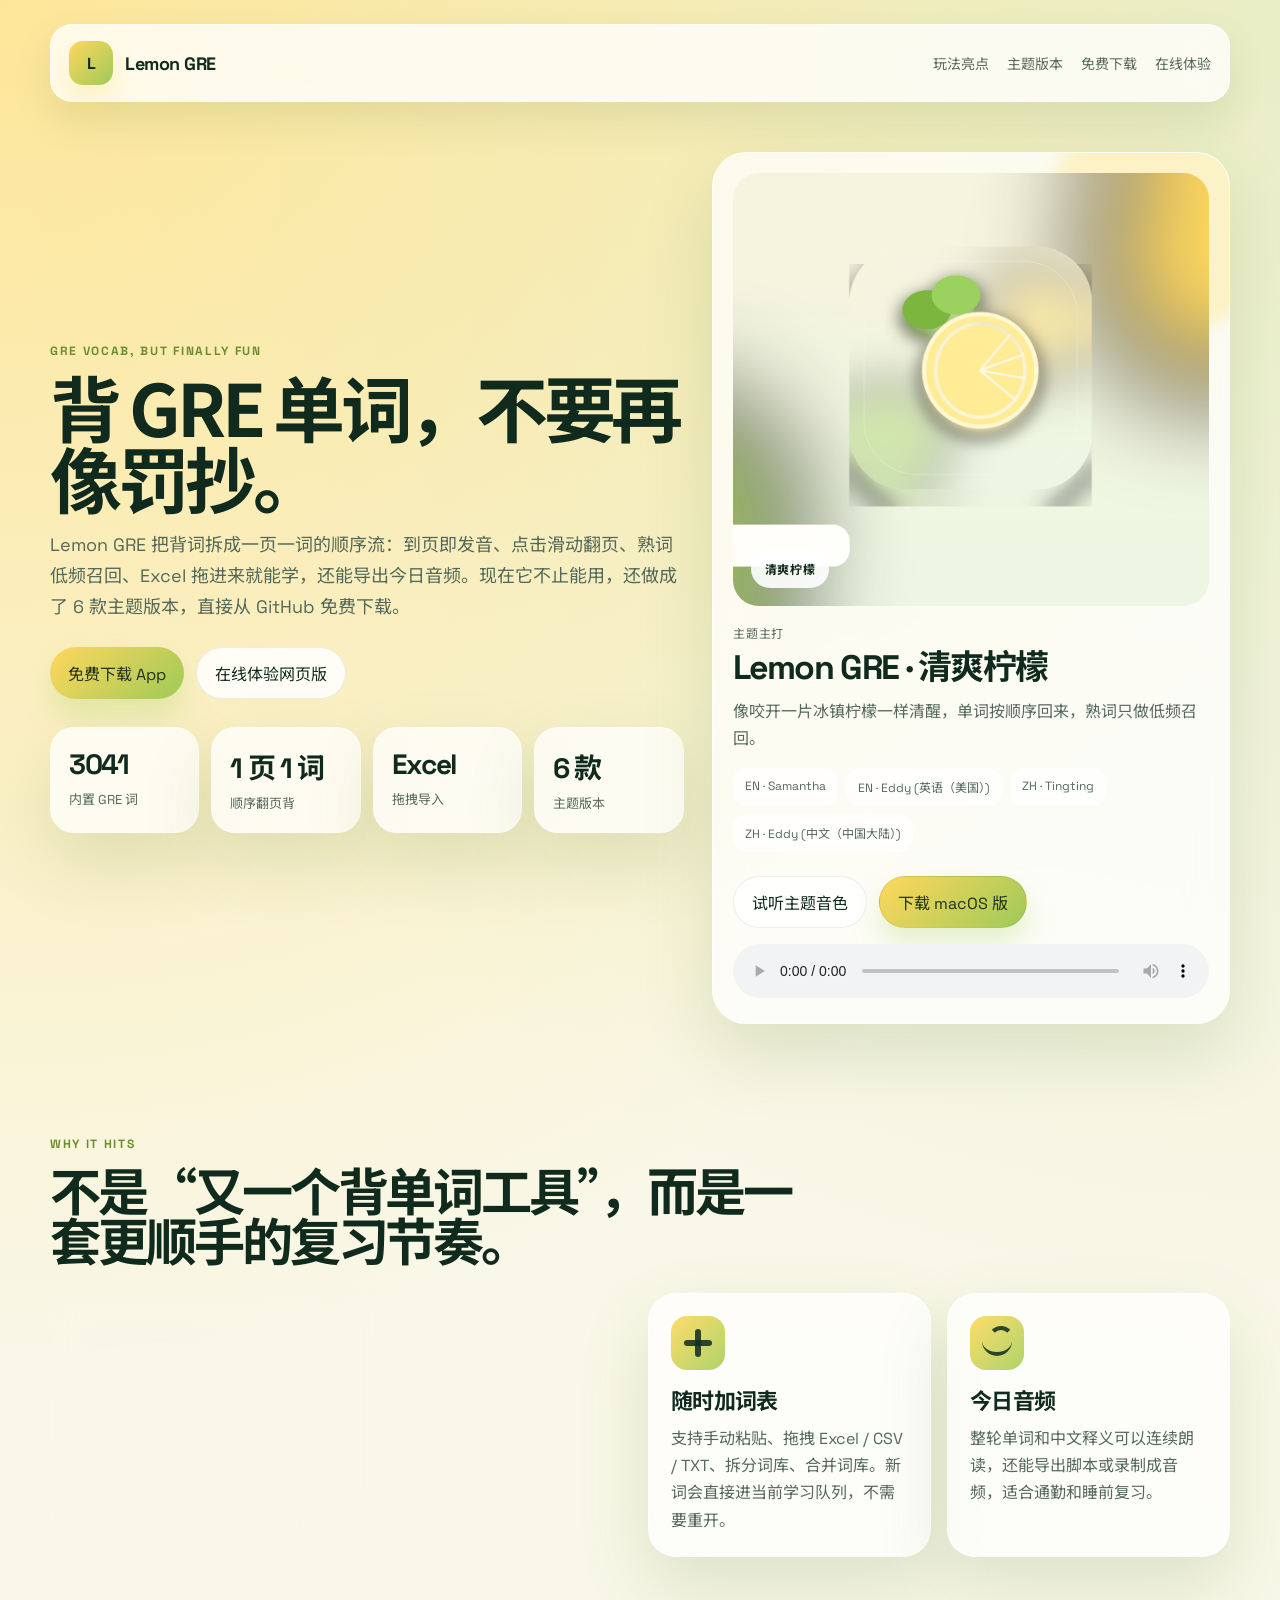
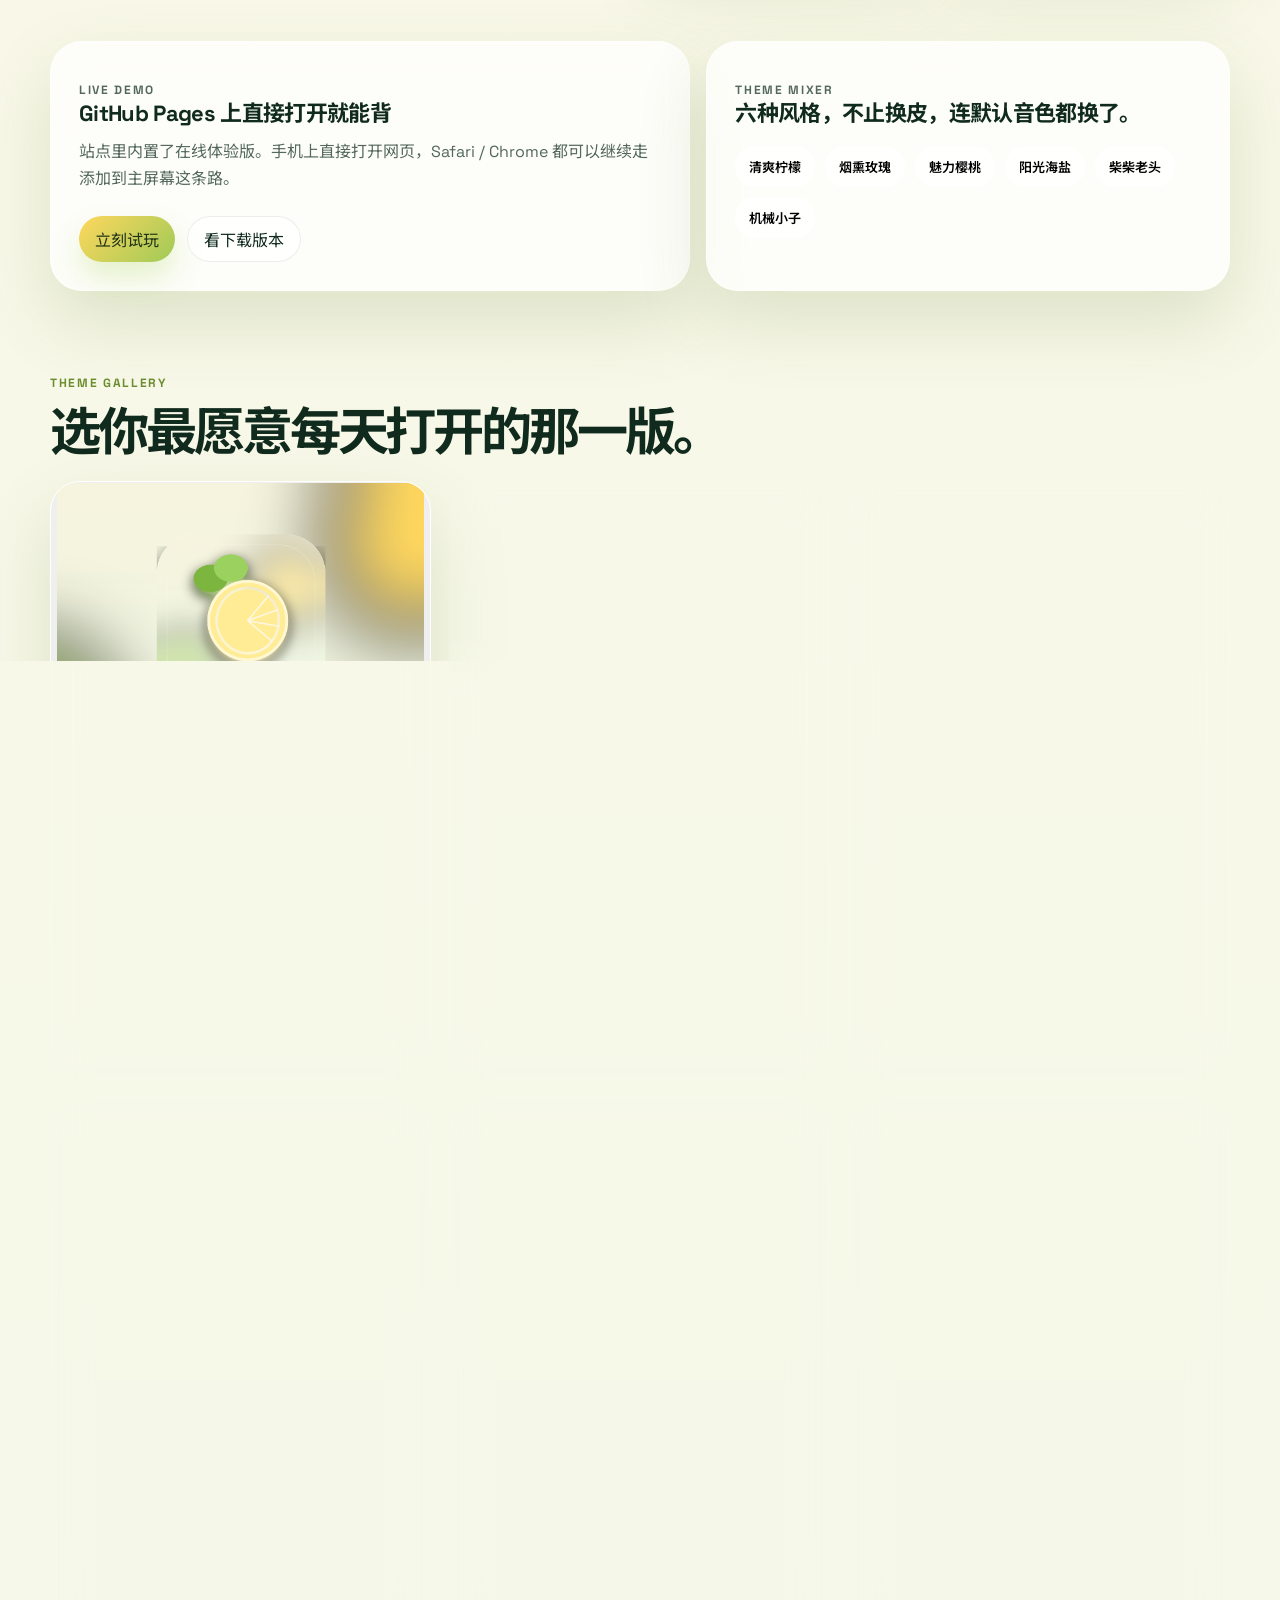
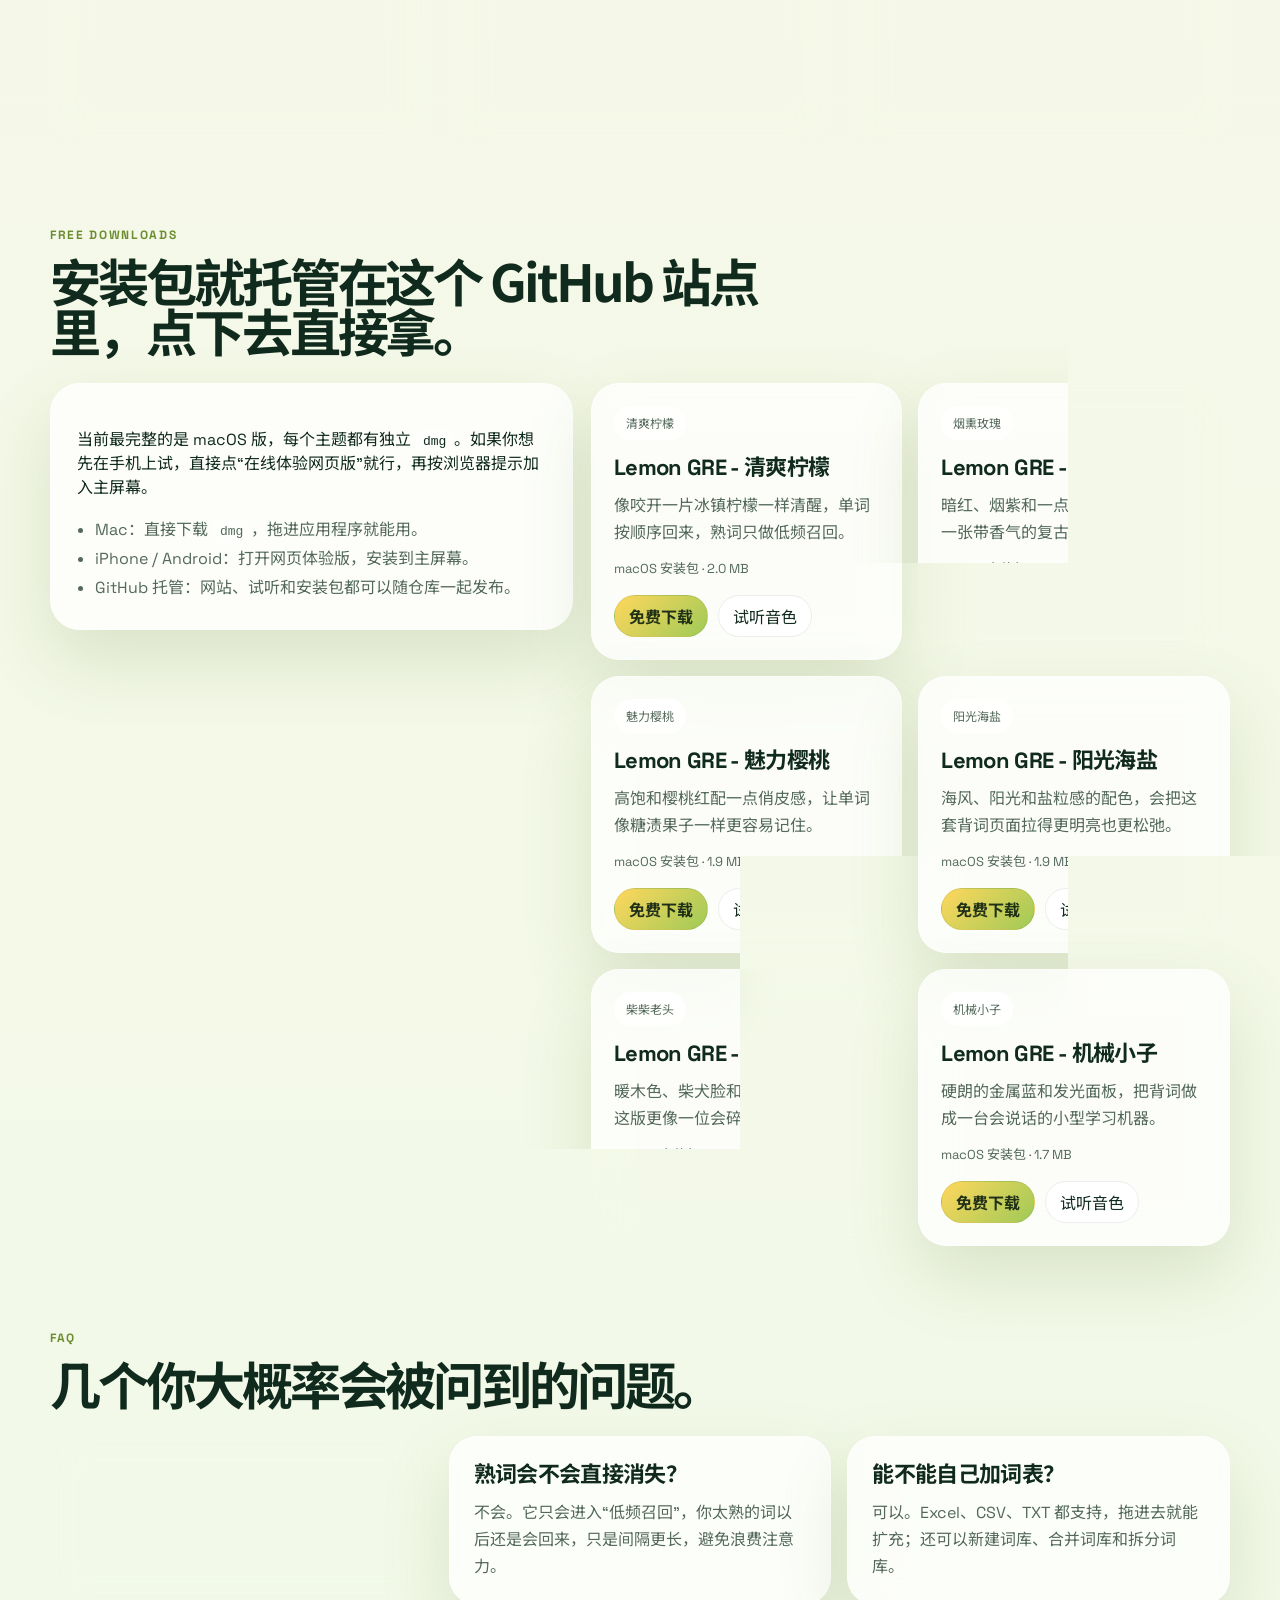
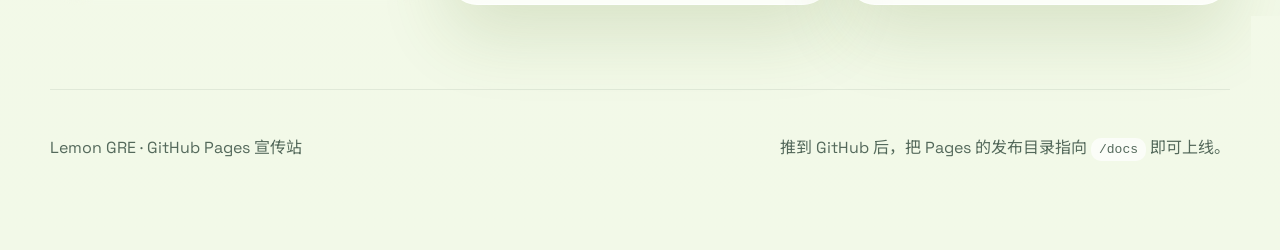
==== docs/index.html @ 6c097d36 "Add Lemon GRE themes, packaging, and marketing site" ====
<!DOCTYPE html>
        <html lang="zh-CN">
        <head>
          <meta charset="UTF-8">
          <meta name="viewport" content="width=device-width, initial-scale=1.0">
          <meta name="theme-color" content="#a5cf5b">
          <meta name="description" content="Lemon GRE：图文并茂的 GRE 背词神器宣传站，支持在线体验、主题试听和 GitHub 免费下载。">
          <meta property="og:title" content="Lemon GRE 背词神器">
          <meta property="og:description" content="六款主题、顺序刷词、熟词低频召回、今日音频、Excel 直接导入。">
          <meta property="og:image" content="./assets/og-cover.png">
          <title>Lemon GRE | GRE 背词神器</title>
          <link rel="icon" href="./assets/favicon.png" type="image/png">
          <link rel="preconnect" href="https://fonts.googleapis.com">
          <link rel="preconnect" href="https://fonts.gstatic.com" crossorigin>
          <link href="https://fonts.googleapis.com/css2?family=Space+Grotesk:wght@500;700&family=Noto+Sans+SC:wght@400;500;700;900&display=swap" rel="stylesheet">
          <link rel="stylesheet" href="./styles.css">
        </head>
        <body>
          <div class="page-shell">
            <header class="topbar">
              <a class="brand" href="#hero">
                <span class="brand-mark">L</span>
                <span class="brand-text">Lemon GRE</span>
              </a>
              <nav class="nav">
                <a href="#features">玩法亮点</a>
                <a href="#themes">主题版本</a>
                <a href="#downloads">免费下载</a>
                <a href="./app/index.html">在线体验</a>
              </nav>
            </header>

            <main>
              <section class="hero" id="hero">
                <div class="hero-copy">
                  <div class="eyebrow">GRE Vocab, But Finally Fun</div>
                  <h1 class="hero-title">背 GRE 单词，不要再像罚抄。</h1>
                  <p class="hero-text">Lemon GRE 把背词拆成一页一词的顺序流：到页即发音、点击滑动翻页、熟词低频召回、Excel 拖进来就能学，还能导出今日音频。现在它不止能用，还做成了 6 款主题版本，直接从 GitHub 免费下载。</p>
                  <div class="hero-actions">
                    <a class="primary-cta" href="#downloads">免费下载 App</a>
                    <a class="secondary-cta" href="./app/index.html">在线体验网页版</a>
                  </div>
                  <div class="stat-row" id="stat-row"></div>
                </div>

                <aside class="spotlight" id="spotlight">
                  <div class="spotlight-media">
                    <img id="spotlight-image" alt="Lemon GRE 主题封面">
                    <div class="floating-chip" id="spotlight-chip">Theme Pack</div>
                  </div>
                  <div class="spotlight-body">
                    <div class="spotlight-label">主题主打</div>
                    <h2 id="spotlight-title"></h2>
                    <p id="spotlight-copy"></p>
                    <div class="voice-tags" id="spotlight-voices"></div>
                    <div class="spotlight-actions">
                      <button id="spotlight-audio" class="mini-cta" type="button">试听主题音色</button>
                      <a id="spotlight-download" class="mini-cta strong" href="">下载 macOS 版</a>
                    </div>
                    <audio id="spotlight-player" preload="none" controls></audio>
                  </div>
                </aside>
              </section>

              <section class="feature-section" id="features">
                <div class="section-heading">
                  <p class="eyebrow">Why It Hits</p>
                  <h2>不是“又一个背单词工具”，而是一套更顺手的复习节奏。</h2>
                </div>
                <div class="feature-grid" id="feature-grid"></div>
              </section>

              <section class="showcase">
                <div class="showcase-card live-demo">
                  <div>
                    <p class="eyebrow">Live Demo</p>
                    <h3>GitHub Pages 上直接打开就能背</h3>
                    <p>站点里内置了在线体验版。手机上直接打开网页，Safari / Chrome 都可以继续走添加到主屏幕这条路。</p>
                  </div>
                  <div class="showcase-actions">
                    <a class="primary-cta small" href="./app/index.html">立刻试玩</a>
                    <a class="secondary-cta small" href="#downloads">看下载版本</a>
                  </div>
                </div>
                <div class="showcase-card mood-board">
                  <p class="eyebrow">Theme Mixer</p>
                  <h3>六种风格，不止换皮，连默认音色都换了。</h3>
                  <div class="theme-orbit" id="theme-orbit"></div>
                </div>
              </section>

              <section class="themes-section" id="themes">
                <div class="section-heading">
                  <p class="eyebrow">Theme Gallery</p>
                  <h2>选你最愿意每天打开的那一版。</h2>
                </div>
                <div class="theme-grid" id="theme-grid"></div>
              </section>

              <section class="download-section" id="downloads">
                <div class="section-heading">
                  <p class="eyebrow">Free Downloads</p>
                  <h2>安装包就托管在这个 GitHub 站点里，点下去直接拿。</h2>
                </div>
                <div class="download-layout">
                  <div class="download-copy">
                    <p>当前最完整的是 macOS 版，每个主题都有独立 <code>dmg</code>。如果你想先在手机上试，直接点“在线体验网页版”就行，再按浏览器提示加入主屏幕。</p>
                    <ul class="download-notes">
                      <li>Mac：直接下载 <code>dmg</code>，拖进应用程序就能用。</li>
                      <li>iPhone / Android：打开网页体验版，安装到主屏幕。</li>
                      <li>GitHub 托管：网站、试听和安装包都可以随仓库一起发布。</li>
                    </ul>
                  </div>
                  <div class="download-cards" id="download-cards"></div>
                </div>
              </section>

              <section class="faq-section">
                <div class="section-heading">
                  <p class="eyebrow">FAQ</p>
                  <h2>几个你大概率会被问到的问题。</h2>
                </div>
                <div class="faq-list">
                  <article>
                    <h3>它和普通抽认卡最大区别是什么？</h3>
                    <p>不是随机乱飞的卡片流，而是顺序推进的一页一词。你会明显感觉自己在完整地刷完一轮，再靠熟悉度把节奏调顺。</p>
                  </article>
                  <article>
                    <h3>熟词会不会直接消失？</h3>
                    <p>不会。它只会进入“低频召回”，你太熟的词以后还是会回来，只是间隔更长，避免浪费注意力。</p>
                  </article>
                  <article>
                    <h3>能不能自己加词表？</h3>
                    <p>可以。Excel、CSV、TXT 都支持，拖进去就能扩充；还可以新建词库、合并词库和拆分词库。</p>
                  </article>
                </div>
              </section>
            </main>

            <footer class="footer">
              <p>Lemon GRE · GitHub Pages 宣传站</p>
              <p>推到 GitHub 后，把 Pages 的发布目录指向 <code>/docs</code> 即可上线。</p>
            </footer>
          </div>

          <script id="site-data" type="application/json">{
  "repoName": "Lemon GRE",
  "heroTitle": "背 GRE 单词，不要再像罚抄。",
  "heroCopy": "Lemon GRE 把背词拆成一页一词的顺序流：到页即发音、点击滑动翻页、熟词低频召回、Excel 拖进来就能学，还能导出今日音频。现在它不止能用，还做成了 6 款主题版本，直接从 GitHub 免费下载。",
  "stats": [
    {
      "value": "3041",
      "label": "内置 GRE 词"
    },
    {
      "value": "1 页 1 词",
      "label": "顺序翻页背"
    },
    {
      "value": "Excel",
      "label": "拖拽导入"
    },
    {
      "value": "6 款",
      "label": "主题版本"
    }
  ],
  "features": [
    {
      "title": "顺序刷词，不乱跳",
      "copy": "每个单词都是单独一页，点击或滑动就往下走。你能明显感受到一轮一轮往前推，而不是被算法随便打散。",
      "icon": "stack"
    },
    {
      "title": "熟悉度调频",
      "copy": "不熟悉就多出现，熟悉就稍后出现，太熟了就低频召回。不是简单删掉，而是按记忆状态调整出现频率。",
      "icon": "dial"
    },
    {
      "title": "随时加词表",
      "copy": "支持手动粘贴、拖拽 Excel / CSV / TXT、拆分词库、合并词库。新词会直接进当前学习队列，不需要重开。",
      "icon": "spark"
    },
    {
      "title": "今日音频",
      "copy": "整轮单词和中文释义可以连续朗读，还能导出脚本或录制成音频，适合通勤和睡前复习。",
      "icon": "wave"
    }
  ],
  "themes": [
    {
      "name": "清爽柠檬",
      "slug": "qing-shuang-ning-meng",
      "displayName": "Lemon GRE - 清爽柠檬",
      "displayTitle": "Lemon GRE · 清爽柠檬",
      "copy": "像咬开一片冰镇柠檬一样清醒，单词按顺序回来，熟词只做低频召回。",
      "cover": "./assets/themes/qing-shuang-ning-meng-cover.png",
      "audio": "./assets/audio/qing-shuang-ning-meng.wav",
      "download": "./downloads/qing-shuang-ning-meng.dmg",
      "size": "2.0 MB",
      "voicesEn": [
        "Samantha",
        "Eddy (英语（美国）)",
        "Reed (英语（美国）)"
      ],
      "voicesZh": [
        "Tingting",
        "Eddy (中文（中国大陆）)",
        "Reed (中文（中国大陆）)"
      ],
      "accent": "#9fca57",
      "accentSoft": "#ffd75d",
      "background": "#f7f4de"
    },
    {
      "name": "烟熏玫瑰",
      "slug": "yan-xun-mei-gui",
      "displayName": "Lemon GRE - 烟熏玫瑰",
      "displayTitle": "Lemon GRE · 烟熏玫瑰",
      "copy": "暗红、烟紫和一点夜色，把单词背成一张带香气的复古卡片。",
      "cover": "./assets/themes/yan-xun-mei-gui-cover.png",
      "audio": "./assets/audio/yan-xun-mei-gui.wav",
      "download": "./downloads/yan-xun-mei-gui.dmg",
      "size": "1.7 MB",
      "voicesEn": [
        "Moira",
        "Karen",
        "Eddy (英语（英国）)"
      ],
      "voicesZh": [
        "Meijia",
        "Sandy (中文（台湾）)",
        "Flo (中文（台湾）)"
      ],
      "accent": "#b56f86",
      "accentSoft": "#f2a2bc",
      "background": "#2c1825"
    },
    {
      "name": "魅力樱桃",
      "slug": "mei-li-ying-tao",
      "displayName": "Lemon GRE - 魅力樱桃",
      "displayTitle": "Lemon GRE · 魅力樱桃",
      "copy": "高饱和樱桃红配一点俏皮感，让单词像糖渍果子一样更容易记住。",
      "cover": "./assets/themes/mei-li-ying-tao-cover.png",
      "audio": "./assets/audio/mei-li-ying-tao.wav",
      "download": "./downloads/mei-li-ying-tao.dmg",
      "size": "1.9 MB",
      "voicesEn": [
        "Karen",
        "Samantha",
        "Flo (英语（美国）)"
      ],
      "voicesZh": [
        "Flo (中文（中国大陆）)",
        "Tingting",
        "Eddy (中文（中国大陆）)"
      ],
      "accent": "#ff4f7d",
      "accentSoft": "#ff94b5",
      "background": "#fff1f4"
    },
    {
      "name": "阳光海盐",
      "slug": "yang-guang-hai-yan",
      "displayName": "Lemon GRE - 阳光海盐",
      "displayTitle": "Lemon GRE · 阳光海盐",
      "copy": "海风、阳光和盐粒感的配色，会把这套背词页面拉得更明亮也更松弛。",
      "cover": "./assets/themes/yang-guang-hai-yan-cover.png",
      "audio": "./assets/audio/yang-guang-hai-yan.wav",
      "download": "./downloads/yang-guang-hai-yan.dmg",
      "size": "1.9 MB",
      "voicesEn": [
        "Daniel",
        "Eddy (英语（英国）)",
        "Reed (英语（英国）)"
      ],
      "voicesZh": [
        "Reed (中文（中国大陆）)",
        "Eddy (中文（中国大陆）)",
        "Tingting"
      ],
      "accent": "#55c2df",
      "accentSoft": "#ffd36b",
      "background": "#fff7dd"
    },
    {
      "name": "柴柴老头",
      "slug": "chai-chai-lao-tou",
      "displayName": "Lemon GRE - 柴柴老头",
      "displayTitle": "Lemon GRE · 柴柴老头",
      "copy": "暖木色、柴犬脸和一点老派气质，让这版更像一位会碎碎念的背词搭子。",
      "cover": "./assets/themes/chai-chai-lao-tou-cover.png",
      "audio": "./assets/audio/chai-chai-lao-tou.wav",
      "download": "./downloads/chai-chai-lao-tou.dmg",
      "size": "1.9 MB",
      "voicesEn": [
        "Grandpa (英语（美国）)",
        "Grandma (英语（美国）)",
        "Ralph"
      ],
      "voicesZh": [
        "Grandpa (中文（中国大陆）)",
        "Grandma (中文（中国大陆）)",
        "Tingting"
      ],
      "accent": "#d88f4d",
      "accentSoft": "#ffcf88",
      "background": "#fff4e6"
    },
    {
      "name": "机械小子",
      "slug": "ji-xie-xiao-zi",
      "displayName": "Lemon GRE - 机械小子",
      "displayTitle": "Lemon GRE · 机械小子",
      "copy": "硬朗的金属蓝和发光面板，把背词做成一台会说话的小型学习机器。",
      "cover": "./assets/themes/ji-xie-xiao-zi-cover.png",
      "audio": "./assets/audio/ji-xie-xiao-zi.wav",
      "download": "./downloads/ji-xie-xiao-zi.dmg",
      "size": "1.7 MB",
      "voicesEn": [
        "Zarvox",
        "Eddy (英语（美国）)",
        "Reed (英语（美国）)"
      ],
      "voicesZh": [
        "Rocko (中文（中国大陆）)",
        "Eddy (中文（中国大陆）)",
        "Reed (中文（中国大陆）)"
      ],
      "accent": "#34c9eb",
      "accentSoft": "#61e3ff",
      "background": "#0e1624"
    }
  ]
}</script>
          <script src="./site.js"></script>
        </body>
        </html>
---- docs/styles.css ----
:root {
  --bg: #fbf7e8;
  --bg-soft: #f2f9e8;
  --ink: #102b1d;
  --ink-soft: #54695b;
  --line: rgba(16, 43, 29, 0.08);
  --card: rgba(255, 255, 255, 0.74);
  --lime: #a5cf5b;
  --lemon: #ffd95a;
  --mint: #dff1d2;
  --shadow: 0 30px 70px rgba(79, 120, 34, 0.16);
}

* {
  box-sizing: border-box;
}

html {
  scroll-behavior: smooth;
}

body {
  margin: 0;
  min-height: 100%;
  font-family: "Space Grotesk", "Noto Sans SC", sans-serif;
  color: var(--ink);
  background:
    radial-gradient(circle at top left, rgba(255, 217, 90, 0.56), transparent 26%),
    radial-gradient(circle at top right, rgba(165, 207, 91, 0.22), transparent 25%),
    linear-gradient(180deg, var(--bg), var(--bg-soft));
  overflow-x: hidden;
}

a {
  color: inherit;
  text-decoration: none;
}

button {
  font: inherit;
  border: 0;
  cursor: pointer;
}

.page-shell {
  max-width: 1220px;
  margin: 0 auto;
  padding: 24px 20px 64px;
}

.topbar {
  position: sticky;
  top: 16px;
  z-index: 20;
  display: flex;
  justify-content: space-between;
  align-items: center;
  gap: 16px;
  margin-bottom: 32px;
  padding: 16px 18px;
  border-radius: 22px;
  background: rgba(255, 255, 255, 0.78);
  backdrop-filter: blur(18px);
  box-shadow: 0 18px 38px rgba(78, 108, 44, 0.12);
  border: 1px solid rgba(255, 255, 255, 0.64);
}

.brand {
  display: inline-flex;
  align-items: center;
  gap: 12px;
  font-weight: 700;
  letter-spacing: -0.03em;
}

.brand-mark {
  width: 44px;
  height: 44px;
  display: grid;
  place-items: center;
  border-radius: 14px;
  background: linear-gradient(135deg, var(--lemon), var(--lime));
  box-shadow: 0 14px 28px rgba(255, 217, 90, 0.32);
}

.brand-text {
  font-size: 18px;
}

.nav {
  display: flex;
  flex-wrap: wrap;
  gap: 18px;
  color: var(--ink-soft);
  font-size: 14px;
}

.hero {
  display: grid;
  grid-template-columns: minmax(0, 1.1fr) minmax(360px, 0.9fr);
  gap: 28px;
  align-items: center;
  padding: 18px 0 28px;
}

.eyebrow {
  margin: 0 0 12px;
  color: #6c8d2f;
  letter-spacing: 0.14em;
  font-size: 12px;
  text-transform: uppercase;
  font-weight: 700;
}

.hero-title,
.section-heading h2 {
  margin: 0;
  font-family: "Noto Sans SC", sans-serif;
  font-size: clamp(36px, 6vw, 72px);
  line-height: 0.98;
  letter-spacing: -0.06em;
}

.hero-text {
  margin: 18px 0 0;
  max-width: 700px;
  font-size: 18px;
  line-height: 1.72;
  color: var(--ink-soft);
}

.hero-actions,
.showcase-actions,
.spotlight-actions {
  display: flex;
  flex-wrap: wrap;
  gap: 12px;
  margin-top: 24px;
}

.primary-cta,
.secondary-cta,
.mini-cta {
  display: inline-flex;
  align-items: center;
  justify-content: center;
  min-height: 52px;
  padding: 0 18px;
  border-radius: 999px;
  transition: transform 0.22s ease, box-shadow 0.22s ease, background 0.22s ease;
}

.primary-cta,
.mini-cta.strong {
  color: #213117;
  background: linear-gradient(135deg, var(--lemon), var(--lime));
  box-shadow: 0 16px 28px rgba(165, 207, 91, 0.28);
}

.secondary-cta,
.mini-cta {
  color: var(--ink);
  background: rgba(255, 255, 255, 0.84);
  border: 1px solid rgba(16, 43, 29, 0.08);
}

.primary-cta:hover,
.secondary-cta:hover,
.mini-cta:hover {
  transform: translateY(-2px);
}

.primary-cta.small,
.secondary-cta.small {
  min-height: 46px;
  padding: 0 16px;
}

.stat-row {
  display: grid;
  grid-template-columns: repeat(4, minmax(0, 1fr));
  gap: 12px;
  margin-top: 28px;
}

.stat-card,
.feature-card,
.showcase-card,
.theme-card,
.download-card,
.faq-list article,
.spotlight {
  background: var(--card);
  border: 1px solid rgba(255, 255, 255, 0.54);
  box-shadow: var(--shadow);
  backdrop-filter: blur(18px);
}

.stat-card {
  padding: 18px;
  border-radius: 24px;
}

.stat-value {
  font-size: 28px;
  font-weight: 700;
  letter-spacing: -0.05em;
}

.stat-label {
  margin-top: 8px;
  color: var(--ink-soft);
  font-size: 13px;
  line-height: 1.5;
}

.spotlight {
  position: relative;
  overflow: hidden;
  border-radius: 34px;
  padding: 20px;
}

.spotlight::before {
  content: "";
  position: absolute;
  width: 240px;
  height: 240px;
  border-radius: 50%;
  background: rgba(255, 217, 90, 0.28);
  right: -60px;
  top: -60px;
  filter: blur(8px);
}

.spotlight-media {
  position: relative;
  aspect-ratio: 1.1 / 1;
  overflow: hidden;
  border-radius: 26px;
}

.spotlight-media img {
  width: 100%;
  height: 100%;
  object-fit: cover;
  display: block;
}

.floating-chip {
  position: absolute;
  left: 18px;
  bottom: 18px;
  padding: 10px 14px;
  border-radius: 999px;
  background: rgba(255, 255, 255, 0.9);
  font-size: 12px;
  font-weight: 700;
  letter-spacing: 0.06em;
  text-transform: uppercase;
}

.spotlight-body {
  position: relative;
  z-index: 1;
  margin-top: 18px;
}

.spotlight-label {
  color: var(--ink-soft);
  font-size: 12px;
  text-transform: uppercase;
  letter-spacing: 0.08em;
}

.spotlight-body h2 {
  margin: 8px 0 0;
  font-size: 34px;
  line-height: 1.05;
  letter-spacing: -0.05em;
}

.spotlight-body p {
  margin: 12px 0 0;
  color: var(--ink-soft);
  line-height: 1.7;
}

.voice-tags {
  display: flex;
  flex-wrap: wrap;
  gap: 8px;
  margin-top: 16px;
}

.voice-tag {
  padding: 10px 12px;
  border-radius: 14px;
  background: rgba(255, 255, 255, 0.72);
  font-size: 12px;
  color: var(--ink-soft);
}

audio {
  width: 100%;
  margin-top: 16px;
}

.feature-section,
.themes-section,
.download-section,
.faq-section {
  margin-top: 84px;
}

.section-heading {
  max-width: 760px;
  margin-bottom: 28px;
}

.section-heading h2 {
  font-size: clamp(28px, 4vw, 52px);
}

.feature-grid {
  display: grid;
  grid-template-columns: repeat(4, minmax(0, 1fr));
  gap: 16px;
}

.feature-card {
  padding: 22px;
  border-radius: 28px;
}

.feature-icon {
  width: 54px;
  height: 54px;
  border-radius: 16px;
  display: grid;
  place-items: center;
  background: linear-gradient(135deg, rgba(255, 217, 90, 0.9), rgba(165, 207, 91, 0.9));
  margin-bottom: 18px;
  position: relative;
}

.feature-icon::before,
.feature-icon::after {
  content: "";
  position: absolute;
  background: #163021;
  opacity: 0.88;
}

.feature-icon.stack::before {
  width: 24px;
  height: 18px;
  top: 14px;
  left: 15px;
  border-radius: 8px;
  box-shadow: 0 8px 0 rgba(22, 48, 33, 0.4), 0 16px 0 rgba(22, 48, 33, 0.24);
}

.feature-icon.dial::before {
  inset: 11px;
  border: 4px solid #163021;
  border-radius: 50%;
  background: transparent;
}

.feature-icon.dial::after {
  width: 4px;
  height: 16px;
  top: 12px;
  left: 25px;
  transform: rotate(32deg);
  transform-origin: bottom center;
  border-radius: 999px;
}

.feature-icon.spark::before {
  width: 6px;
  height: 28px;
  top: 13px;
  left: 24px;
  border-radius: 999px;
}

.feature-icon.spark::after {
  width: 28px;
  height: 6px;
  top: 24px;
  left: 13px;
  border-radius: 999px;
}

.feature-icon.wave::before {
  width: 30px;
  height: 18px;
  left: 12px;
  top: 18px;
  border-bottom: 4px solid #163021;
  border-top: 0;
  background: transparent;
  border-radius: 0 0 24px 24px;
}

.feature-icon.wave::after {
  width: 18px;
  height: 18px;
  left: 18px;
  top: 10px;
  border: 4px solid #163021;
  border-color: #163021 transparent transparent transparent;
  border-radius: 50%;
  background: transparent;
}

.feature-card h3,
.showcase-card h3,
.download-card h3,
.faq-list h3 {
  margin: 0;
  font-size: 22px;
  line-height: 1.25;
  letter-spacing: -0.03em;
}

.feature-card p,
.showcase-card p,
.download-card p,
.faq-list p {
  margin: 10px 0 0;
  color: var(--ink-soft);
  line-height: 1.7;
}

.showcase {
  margin-top: 84px;
  display: grid;
  grid-template-columns: 1.1fr 0.9fr;
  gap: 16px;
}

.showcase-card {
  padding: 28px;
  border-radius: 32px;
}

.theme-orbit {
  display: flex;
  flex-wrap: wrap;
  gap: 10px;
  margin-top: 18px;
}

.orbit-pill {
  padding: 11px 14px;
  border-radius: 999px;
  background: rgba(255, 255, 255, 0.8);
  font-size: 13px;
  font-weight: 600;
}

.theme-grid {
  display: grid;
  grid-template-columns: repeat(3, minmax(0, 1fr));
  gap: 18px;
}

.theme-card {
  overflow: hidden;
  border-radius: 30px;
}

.theme-cover {
  aspect-ratio: 1.25 / 1;
  overflow: hidden;
}

.theme-cover img {
  display: block;
  width: 100%;
  height: 100%;
  object-fit: cover;
  transition: transform 0.35s ease;
}

.theme-card:hover .theme-cover img {
  transform: scale(1.04);
}

.theme-body {
  padding: 22px;
}

.theme-meta {
  color: var(--ink-soft);
  font-size: 13px;
  margin-bottom: 8px;
}

.theme-actions {
  display: flex;
  flex-wrap: wrap;
  gap: 10px;
  margin-top: 18px;
}

.tiny-btn {
  display: inline-flex;
  align-items: center;
  justify-content: center;
  min-height: 42px;
  padding: 0 14px;
  border-radius: 999px;
  background: rgba(255, 255, 255, 0.88);
  border: 1px solid rgba(16, 43, 29, 0.08);
  color: var(--ink);
}

.tiny-btn.strong {
  background: linear-gradient(135deg, var(--lemon), var(--lime));
  color: #213117;
  font-weight: 700;
}

.download-layout {
  display: grid;
  grid-template-columns: 0.9fr 1.1fr;
  gap: 18px;
  align-items: start;
}

.download-copy {
  padding: 26px;
  border-radius: 30px;
  background: rgba(255, 255, 255, 0.78);
  border: 1px solid rgba(255, 255, 255, 0.54);
  box-shadow: var(--shadow);
}

.download-notes {
  margin: 18px 0 0;
  padding-left: 18px;
  color: var(--ink-soft);
  line-height: 1.8;
}

.download-cards {
  display: grid;
  grid-template-columns: repeat(2, minmax(0, 1fr));
  gap: 16px;
}

.download-card {
  padding: 22px;
  border-radius: 28px;
}

.download-label {
  display: inline-flex;
  padding: 8px 12px;
  border-radius: 999px;
  background: rgba(255, 255, 255, 0.8);
  font-size: 12px;
  color: var(--ink-soft);
  margin-bottom: 14px;
}

.download-size {
  margin-top: 12px;
  color: var(--ink-soft);
  font-size: 13px;
}

.faq-list {
  display: grid;
  grid-template-columns: repeat(3, minmax(0, 1fr));
  gap: 16px;
}

.faq-list article {
  padding: 24px;
  border-radius: 28px;
}

.footer {
  margin-top: 84px;
  padding: 28px 0 12px;
  display: flex;
  justify-content: space-between;
  gap: 18px;
  flex-wrap: wrap;
  color: var(--ink-soft);
  border-top: 1px solid var(--line);
}

code {
  padding: 4px 8px;
  border-radius: 10px;
  background: rgba(255, 255, 255, 0.7);
}

@media (max-width: 1080px) {
  .hero,
  .showcase,
  .download-layout,
  .feature-grid,
  .theme-grid,
  .faq-list {
    grid-template-columns: 1fr;
  }

  .download-cards {
    grid-template-columns: 1fr 1fr;
  }
}

@media (max-width: 720px) {
  .page-shell {
    padding: 18px 14px 40px;
  }

  .topbar {
    position: static;
    align-items: flex-start;
    flex-direction: column;
  }

  .nav {
    gap: 12px;
  }

  .stat-row,
  .download-cards {
    grid-template-columns: 1fr;
  }

  .hero-title,
  .section-heading h2 {
    font-size: 38px;
  }

  .spotlight {
    padding: 16px;
  }
}
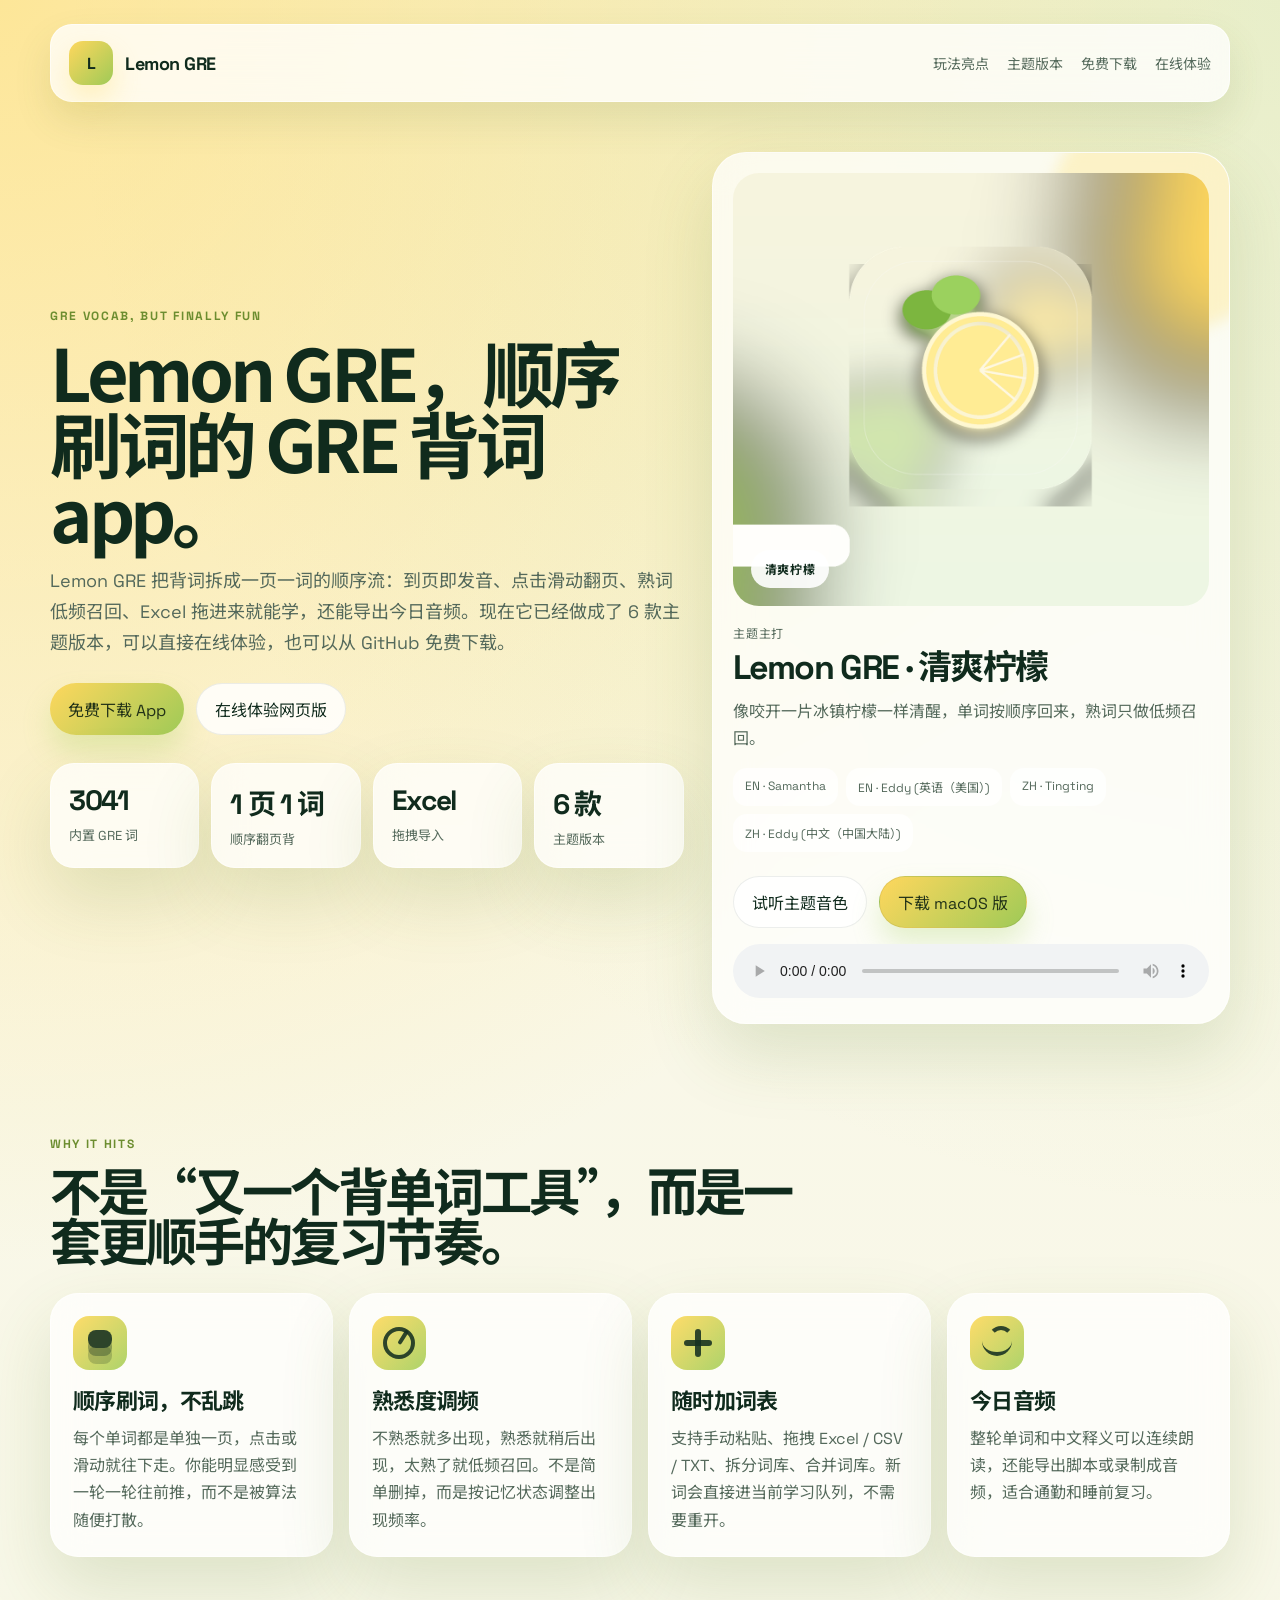
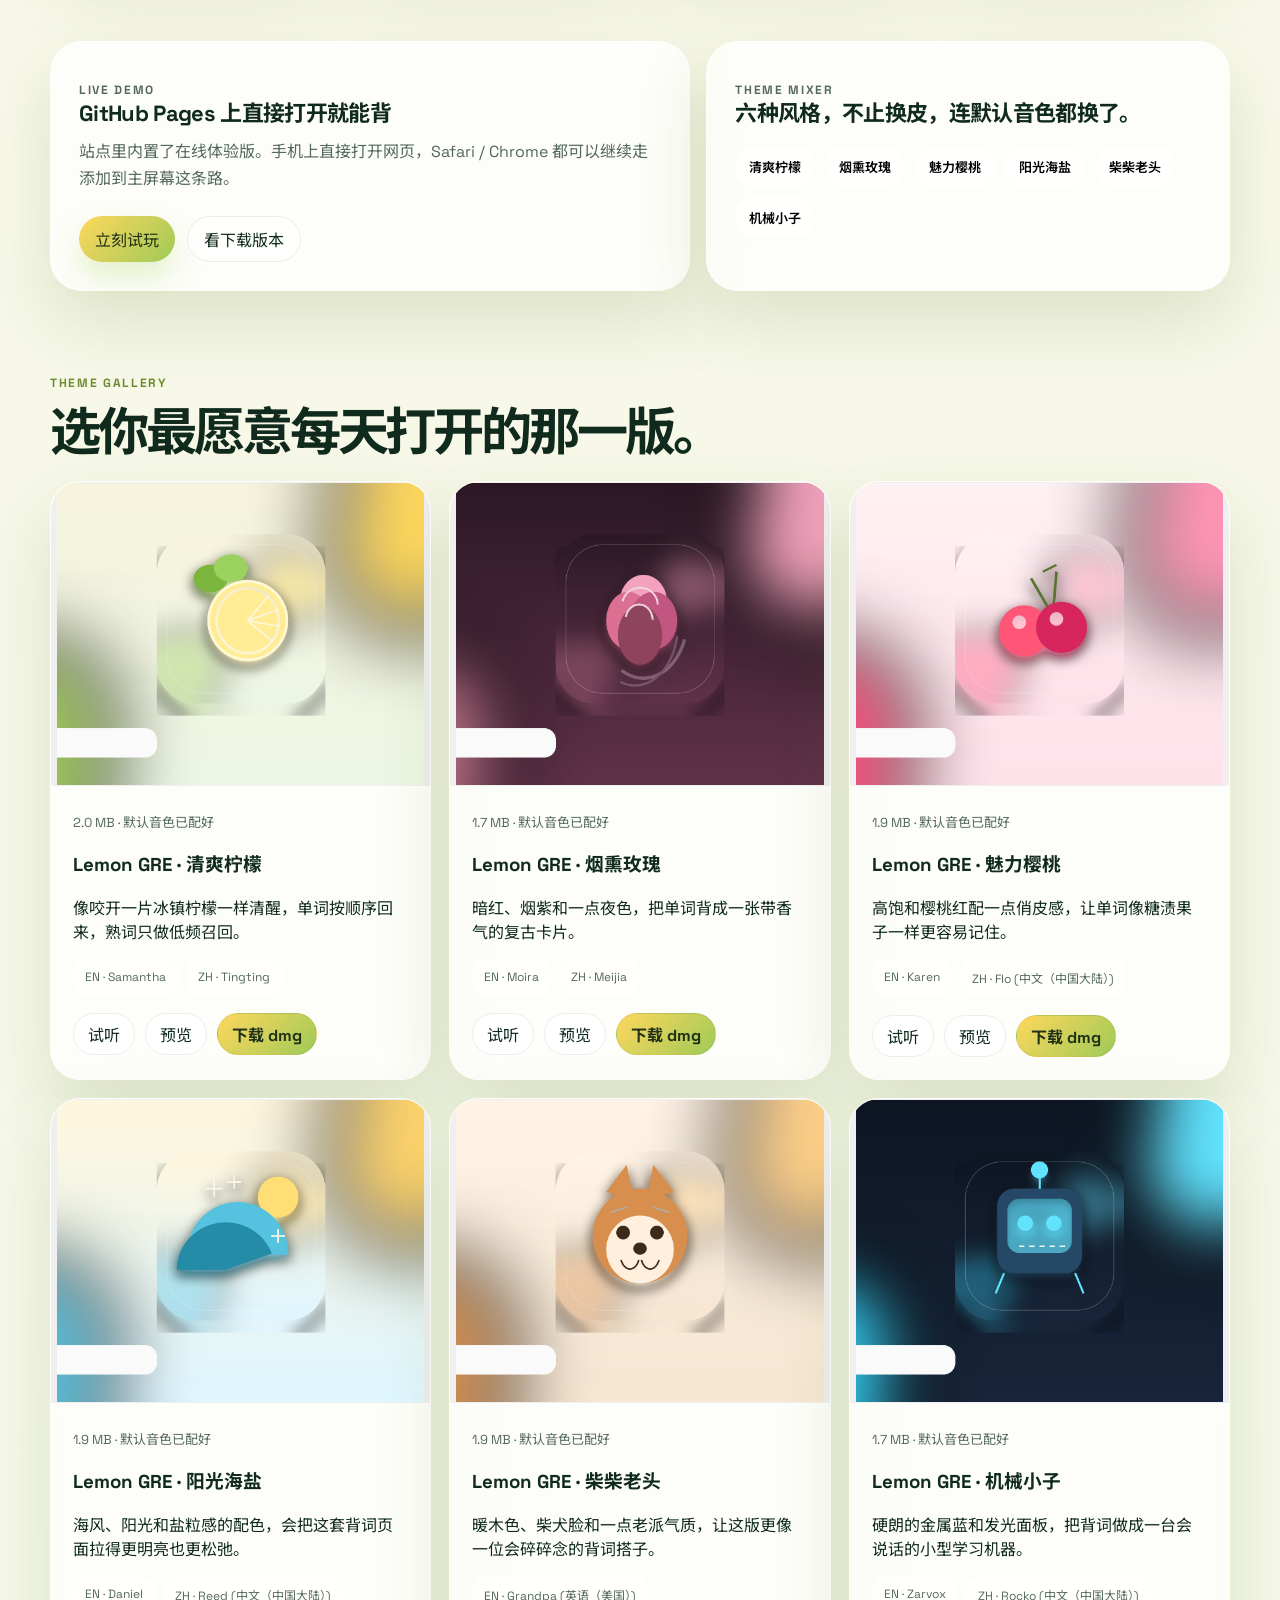
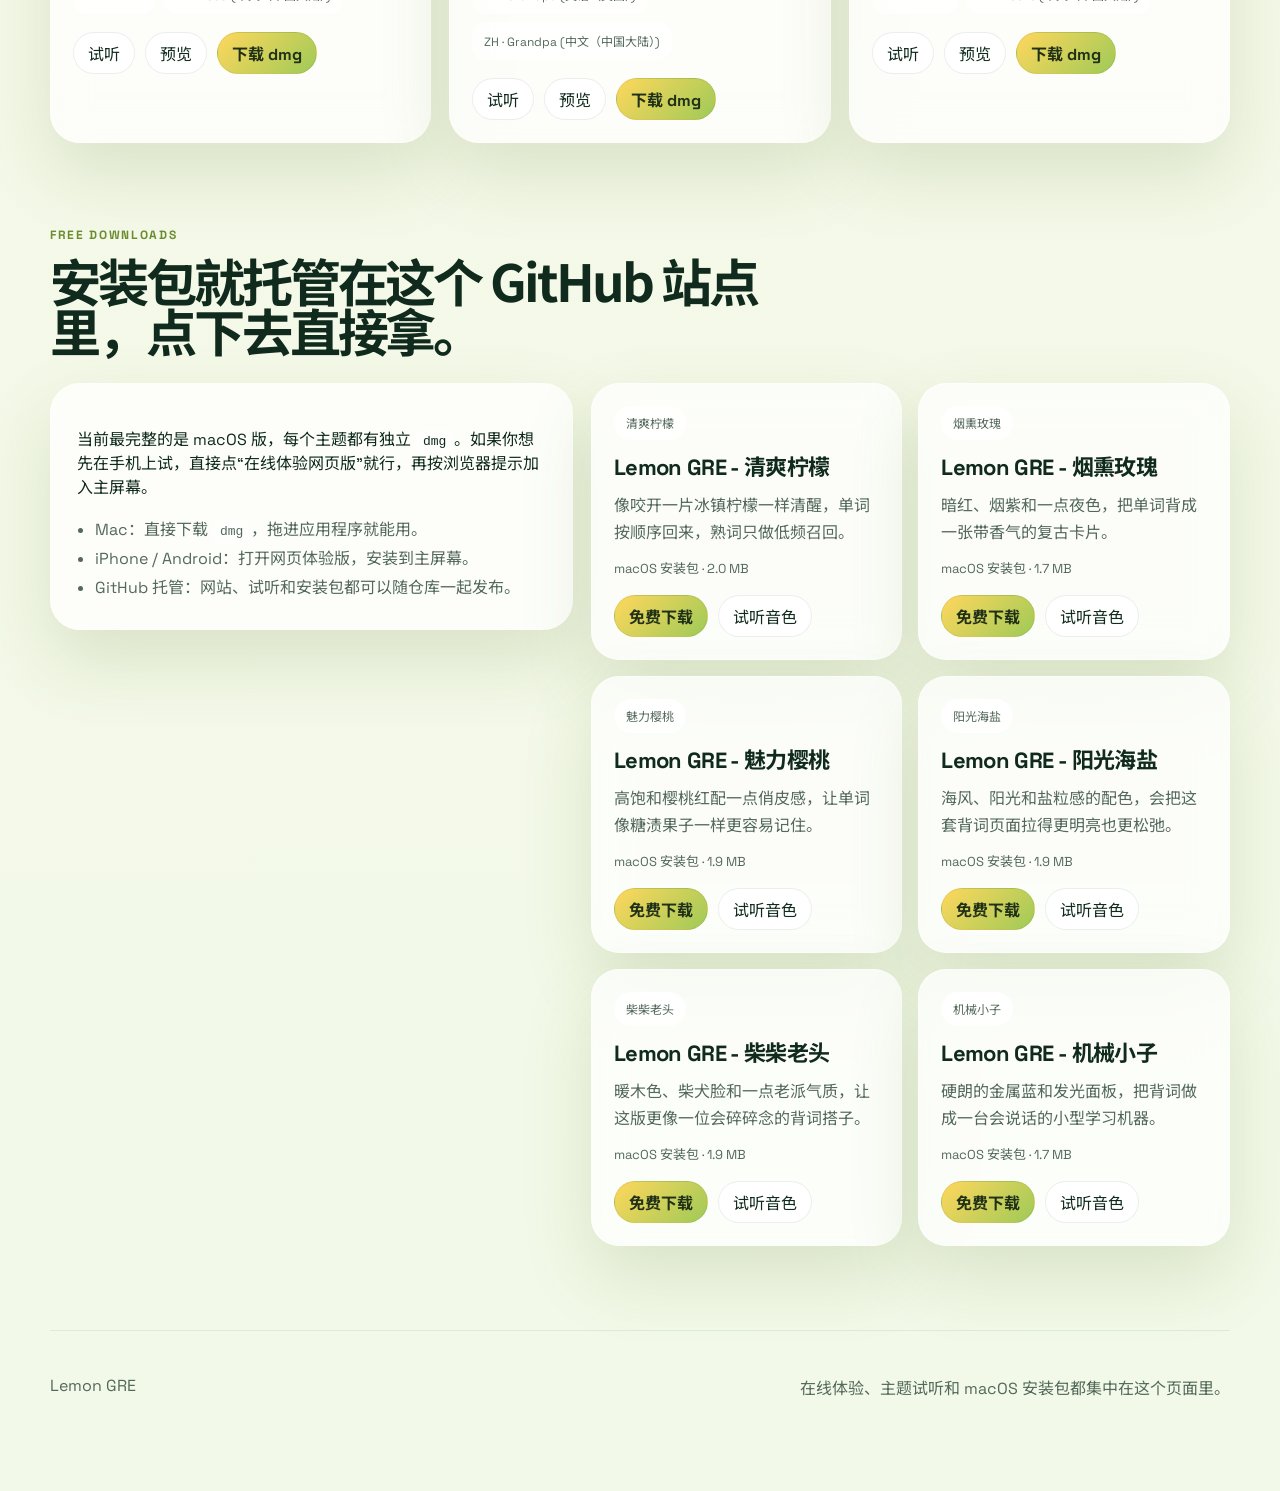
==== commit e2776d2d: "Refine marketing copy" ====
--- a/docs/index.html
+++ b/docs/index.html
@@ -34,8 +34,8 @@
               <section class="hero" id="hero">
                 <div class="hero-copy">
                   <div class="eyebrow">GRE Vocab, But Finally Fun</div>
-                  <h1 class="hero-title">背 GRE 单词，不要再像罚抄。</h1>
-                  <p class="hero-text">Lemon GRE 把背词拆成一页一词的顺序流：到页即发音、点击滑动翻页、熟词低频召回、Excel 拖进来就能学，还能导出今日音频。现在它不止能用，还做成了 6 款主题版本，直接从 GitHub 免费下载。</p>
+                  <h1 class="hero-title">Lemon GRE，顺序刷词的 GRE 背词 app。</h1>
+                  <p class="hero-text">Lemon GRE 把背词拆成一页一词的顺序流：到页即发音、点击滑动翻页、熟词低频召回、Excel 拖进来就能学，还能导出今日音频。现在它已经做成了 6 款主题版本，可以直接在线体验，也可以从 GitHub 免费下载。</p>
                   <div class="hero-actions">
                     <a class="primary-cta" href="#downloads">免费下载 App</a>
                     <a class="secondary-cta" href="./app/index.html">在线体验网页版</a>
@@ -115,38 +115,18 @@
                 </div>
               </section>
 
-              <section class="faq-section">
-                <div class="section-heading">
-                  <p class="eyebrow">FAQ</p>
-                  <h2>几个你大概率会被问到的问题。</h2>
-                </div>
-                <div class="faq-list">
-                  <article>
-                    <h3>它和普通抽认卡最大区别是什么？</h3>
-                    <p>不是随机乱飞的卡片流，而是顺序推进的一页一词。你会明显感觉自己在完整地刷完一轮，再靠熟悉度把节奏调顺。</p>
-                  </article>
-                  <article>
-                    <h3>熟词会不会直接消失？</h3>
-                    <p>不会。它只会进入“低频召回”，你太熟的词以后还是会回来，只是间隔更长，避免浪费注意力。</p>
-                  </article>
-                  <article>
-                    <h3>能不能自己加词表？</h3>
-                    <p>可以。Excel、CSV、TXT 都支持，拖进去就能扩充；还可以新建词库、合并词库和拆分词库。</p>
-                  </article>
-                </div>
-              </section>
             </main>
 
             <footer class="footer">
-              <p>Lemon GRE · GitHub Pages 宣传站</p>
-              <p>推到 GitHub 后，把 Pages 的发布目录指向 <code>/docs</code> 即可上线。</p>
+              <p>Lemon GRE</p>
+              <p>在线体验、主题试听和 macOS 安装包都集中在这个页面里。</p>
             </footer>
           </div>
 
           <script id="site-data" type="application/json">{
   "repoName": "Lemon GRE",
-  "heroTitle": "背 GRE 单词，不要再像罚抄。",
-  "heroCopy": "Lemon GRE 把背词拆成一页一词的顺序流：到页即发音、点击滑动翻页、熟词低频召回、Excel 拖进来就能学，还能导出今日音频。现在它不止能用，还做成了 6 款主题版本，直接从 GitHub 免费下载。",
+  "heroTitle": "Lemon GRE，顺序刷词的 GRE 背词 app。",
+  "heroCopy": "Lemon GRE 把背词拆成一页一词的顺序流：到页即发音、点击滑动翻页、熟词低频召回、Excel 拖进来就能学，还能导出今日音频。现在它已经做成了 6 款主题版本，可以直接在线体验，也可以从 GitHub 免费下载。",
   "stats": [
     {
       "value": "3041",
